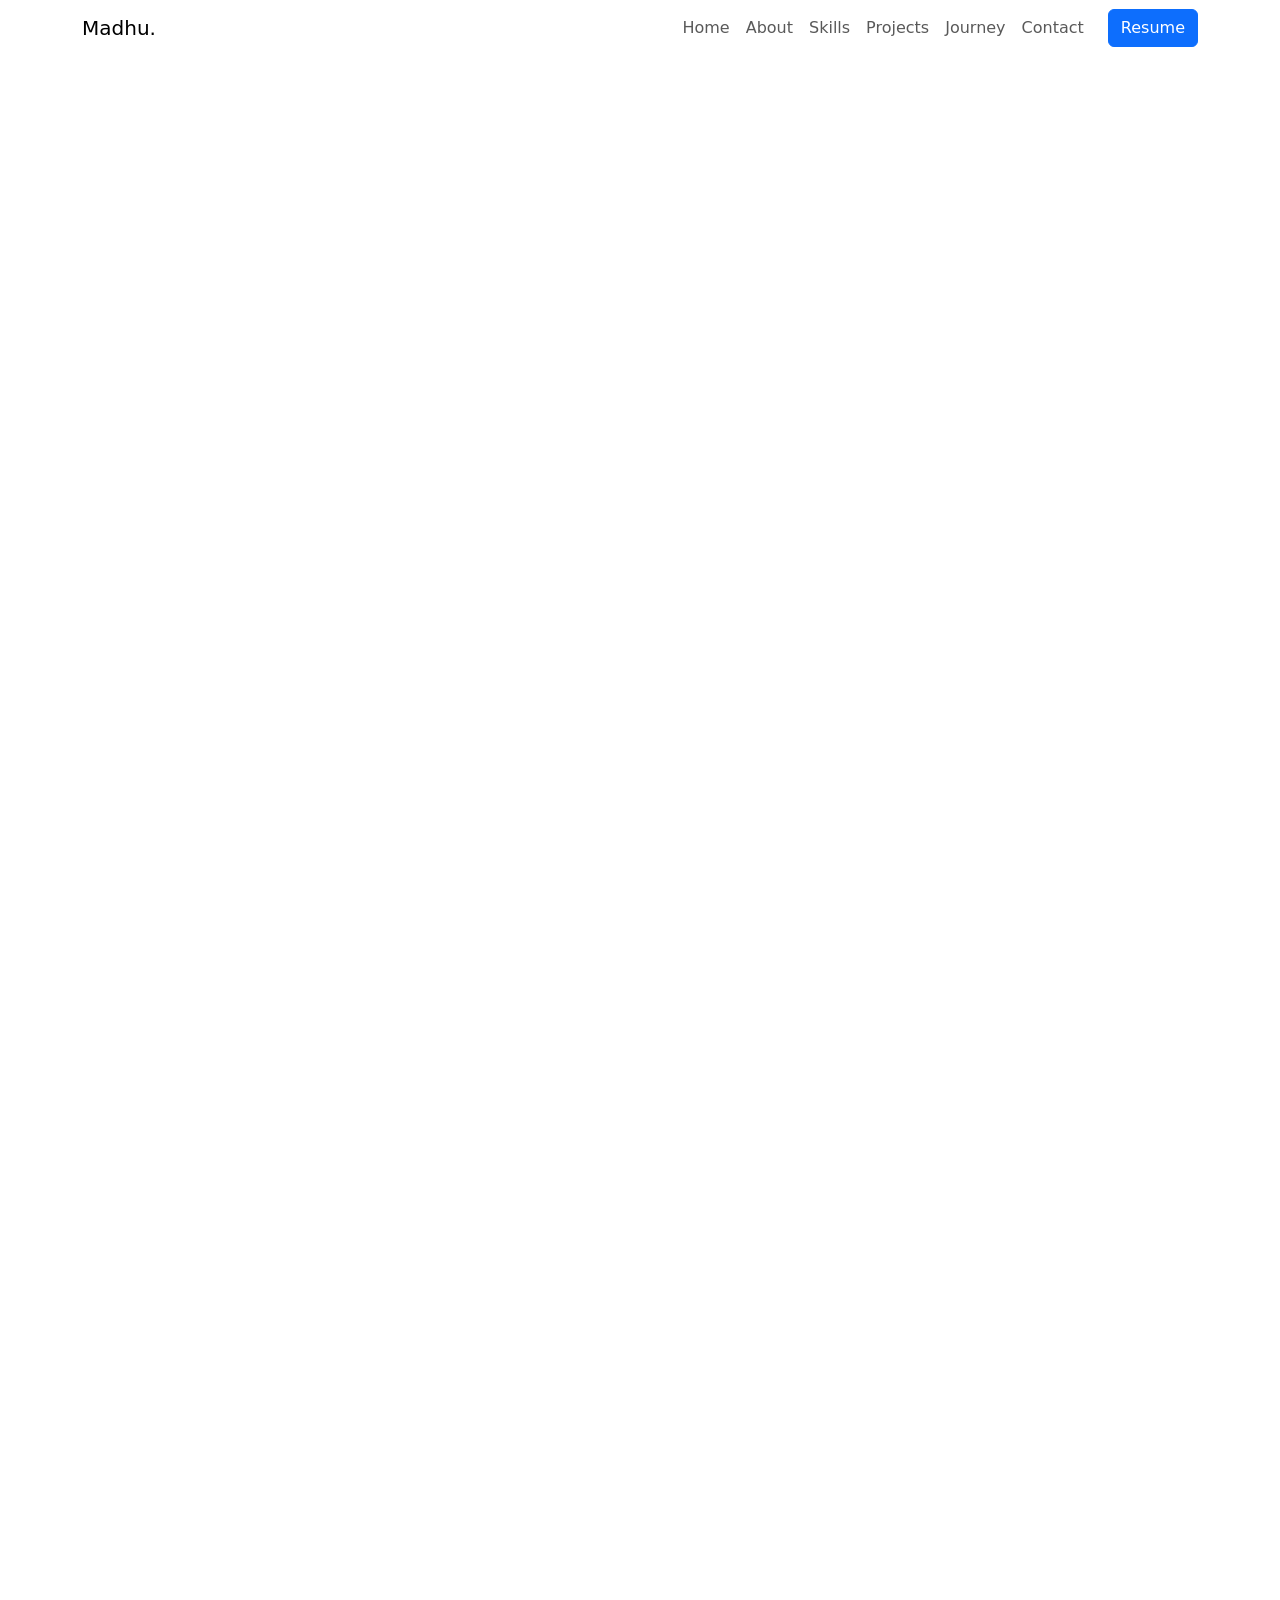
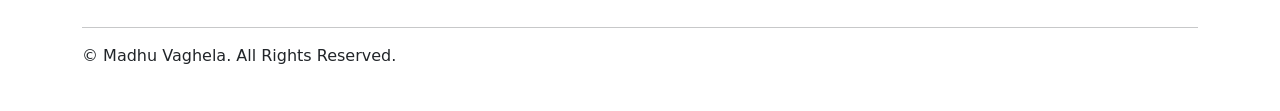
==== index-aos.html @ 92c5722c "Add files via upload" ====
<!DOCTYPE html>

<html lang="en">

<head>
        <!-- Basic Meta Tags -->
        <meta charset="utf-8" />
        <meta content="width=device-width, initial-scale=1.0" name="viewport" />
        <meta content="Madhu Vaghela - PHP Developer Portfolio" name="description" />
        <meta content="PHP Developer, PHP, MySQL, Bootstrap, Web Developer, Portfolio" name="keywords" />
        <meta content="Madhu Vaghela" name="author" />
        <!-- Website Title -->
        <title>Madhu Vaghela | PHP Developer</title>
        <!-- Favicon -->
        <link href="favicon.ico" rel="icon" type="image/x-icon" />
        <!-- Google Fonts (Poppins) -->
        <link href="https://fonts.googleapis.com" rel="preconnect" />
        <link crossorigin="" href="https://fonts.gstatic.com" rel="preconnect" />
        <link href="https://fonts.googleapis.com/css2?family=Poppins:wght@300;400;500;600;700&amp;display=swap"
                rel="stylesheet" />
        <!-- Bootstrap CSS -->
        <link href="https://cdn.jsdelivr.net/npm/bootstrap@5.3.8/dist/css/bootstrap.min.css" rel="stylesheet" />
        <!-- Bootstrap Icons -->
        <link href="https://cdn.jsdelivr.net/npm/bootstrap-icons@1.13.1/font/bootstrap-icons.min.css"
                rel="stylesheet" />
        <link href="https://cdnjs.cloudflare.com/ajax/libs/font-awesome/6.7.2/css/all.min.css" rel="stylesheet" />
        <!-- Main CSS -->
        <link href="assets/css/style.css" rel="stylesheet" />
        <!-- Responsive CSS -->
        <link href="assets/css/responsive.css" rel="stylesheet" />
        <!-- AOS CSS -->
        <link href="https://unpkg.com/aos@2.3.4/dist/aos.css" rel="stylesheet" />
</head>

<body>
        <!-- =======================
        NAVBAR START
======================== -->
        <header>
                <nav class="navbar navbar-expand-lg fixed-top">
                        <div class="container">
                                <!-- Logo -->
                                <a class="navbar-brand logo" href="#">
                                        Madhu<span>.</span>
                                </a>
                                <!-- Mobile Toggle Button -->
                                <button class="navbar-toggler shadow-none border-0" data-bs-target="#navbarMenu"
                                        data-bs-toggle="collapse" type="button">
                                        <i class="bi bi-list"></i>
                                </button>
                                <!-- Navbar Menu -->
                                <div class="collapse navbar-collapse" id="navbarMenu">
                                        <ul class="navbar-nav ms-auto align-items-lg-center">
                                                <li class="nav-item">
                                                        <a class="nav-link" href="#home">Home</a>
                                                </li>
                                                <li class="nav-item">
                                                        <a class="nav-link" href="#about">About</a>
                                                </li>
                                                <li class="nav-item">
                                                        <a class="nav-link" href="#skills">Skills</a>
                                                </li>
                                                <li class="nav-item">
                                                        <a class="nav-link" href="#projects">Projects</a>
                                                </li>
                                                <li class="nav-item">
                                                        <a class="nav-link" href="#journey">Journey</a>
                                                </li>
                                                <li class="nav-item">
                                                        <a class="nav-link" href="#contact">Contact</a>
                                                </li>
                                                <li class="nav-item ms-lg-3">
                                                        <a class="btn btn-primary resume-btn" href="#contact">

                                                                Resume

                                                        </a>
                                                </li>
                                        </ul>
                                </div>
                        </div>
                </nav>
        </header>
        <!-- =======================
        NAVBAR END
======================== -->
        <!-- =======================
        HERO START
======================== -->
        <section class="hero" id="home">
                <div class="container">
                        <div class="row align-items-center">
                                <!-- ================= LEFT CONTENT ================= -->
                                <div class="col-lg-6 order-2 order-lg-1" data-aos="fade-right" data-aos-duration="900">
                                        <p class="hero-subtitle">
                                                Hi, I'm
                                        </p>
                                        <h1 class="hero-title">
                                                MADHU <span>VAGHELA</span>
                                        </h1>
                                        <h2 class="hero-role">
                                                PHP Developer
                                        </h2>
                                        <p class="hero-description">

                                                I build responsive and dynamic web applications using
                                                PHP, MySQL, Bootstrap and modern web technologies.
                                                I enjoy creating clean, user-friendly and practical
                                                web solutions.

                                        </p>
                                        <!-- Hero Buttons -->
                                        <div class="hero-buttons d-flex flex-wrap" data-aos="fade-up"
                                                data-aos-delay="200">
                                                <a class="btn btn-primary me-3 mb-3" href="#projects">

                                                        View Projects

                                                </a>
                                                <a class="btn btn-outline-light mb-3" download=""
                                                        href="assets/resume/Madhu_Resume.pdf">

                                                        Download Resume

                                                </a>
                                        </div>
                                        <!-- Hero Stats -->
                                        <div class="hero-stats" data-aos="zoom-in" data-aos-delay="350">
                                                <div class="stat-box">
                                                        <h3>3+</h3>
                                                        <span>Projects</span>
                                                </div>
                                                <div class="stat-box">
                                                        <h3>PHP</h3>
                                                        <span>MySQL</span>
                                                </div>
                                                <div class="stat-box">
                                                        <h3>Open</h3>
                                                        <span>To Work</span>
                                                </div>
                                        </div>
                                </div>
                                <!-- ================= RIGHT CONTENT ================= -->
                                <div class="col-lg-6 order-1 order-lg-2" data-aos="fade-left" data-aos-duration="900">
                                        <div class="hero-image-wrapper">
                                                <!-- PHP -->
                                                <div class="tech-badge badge-top">
                                                        <i class="fa-brands fa-php"></i>
                                                        <span>PHP</span>
                                                </div>
                                                <!-- HTML -->
                                                <div class="tech-badge badge-left">
                                                        <i class="fa-brands fa-html5"></i>
                                                        <span>HTML5</span>
                                                </div>
                                                <!-- MYSQL -->
                                                <div class="tech-badge badge-right">
                                                        <i class="fa-solid fa-database"></i>
                                                        <span>MySQL</span>
                                                </div>
                                                <!-- CSS -->
                                                <div class="tech-badge badge-bottom-left">
                                                        <i class="fa-brands fa-css3-alt"></i>
                                                        <span>CSS3</span>
                                                </div>
                                                <!-- GIT -->
                                                <div class="tech-badge badge-right-bottom">
                                                        <i class="fa-brands fa-git-alt"></i>
                                                        <span>Git</span>
                                                </div>
                                                <!-- JAVASCRIPT -->
                                                <div class="tech-badge badge-left-middle">
                                                        <i class="fa-brands fa-js"></i>
                                                        <span>JavaScript</span>
                                                </div>
                                                <!-- PROFILE IMAGE -->
                                                <div class="hero-image">
                                                        <img alt="Madhu Vaghela" src="assets/images/profile.jpeg" />
                                                </div>
                                        </div>
                                </div>
                        </div>
                </div>
        </section>
        <!-- =======================
        HERO END
======================== -->
        <!-- =======================
        ABOUT START
======================= -->
        <section class="about py-5" id="about">
                <div class="container">
                        <div class="row align-items-center gy-5">
                                <!-- Left -->
                                <div class="col-lg-5 text-center" data-aos="fade-right">
                                        <div class="about-img">
                                                <img alt="Madhu" class="img-fluid" src="assets/images/profile.jpeg" />
                                        </div>
                                </div>
                                <!-- Right -->
                                <div class="col-lg-7" data-aos="fade-left" data-aos-delay="150">
                                        <h5 class="section-subtitle">
                                                About Me
                                        </h5>
                                        <h2 class="section-title">
                                                Passionate PHP Developer
                                        </h2>
                                        <p class="about-text">

                                                I am Madhu Vaghela, a passionate PHP Developer who enjoys
                                                building modern, responsive and user-friendly web
                                                applications. I have hands-on experience with PHP,
                                                MySQL, Bootstrap, HTML, CSS and JavaScript.

                                        </p>
                                        <p class="about-text">

                                                My goal is to continuously improve my skills, work on
                                                real-world projects and contribute to innovative software
                                                solutions while growing as a professional developer.

                                        </p>
                                        <div class="row mt-4">
                                                <div class="col-md-6 mb-3">
                                                        <div class="info-box" data-aos="zoom-in" data-aos-delay="0">
                                                                <h6>Name</h6>
                                                                <span>Madhu Vaghela</span>
                                                        </div>
                                                </div>
                                                <div class="col-md-6 mb-3">
                                                        <div class="info-box" data-aos="zoom-in" data-aos-delay="100">
                                                                <h6>Email</h6>
                                                                <span>yourmail@gmail.com</span>
                                                        </div>
                                                </div>
                                                <div class="col-md-6 mb-3">
                                                        <div class="info-box" data-aos="zoom-in" data-aos-delay="200">
                                                                <h6>Education</h6>
                                                                <span>B.Tech Computer Science and Engineering</span>
                                                        </div>
                                                </div>
                                                <div class="col-md-6 mb-3">
                                                        <div class="info-box" data-aos="zoom-in" data-aos-delay="300">
                                                                <h6>Location</h6>
                                                                <span>Gujarat, India</span>
                                                        </div>
                                                </div>
                                        </div>
                                </div>
                        </div>
                </div>
        </section>
        <!-- =======================
        ABOUT END
======================= -->
        <!-- =======================
        SKILLS START
======================= -->
        <section class="skills py-5" id="skills">
                <div class="container">
                        <div class="text-center mb-5" data-aos="fade-up">
                                <h5 class="section-subtitle">My Skills</h5>
                                <h2 class="section-title">Technologies I Work With</h2>
                        </div>
                        <div class="row g-4 justify-content-center">
                                <div class="col-6 col-md-4 col-lg-3">
                                        <div class="skill-card" data-aos="flip-left" data-aos-delay="0">
                                                <i class="fa-brands fa-php"></i>
                                                <h5>PHP</h5>
                                        </div>
                                </div>
                                <div class="col-6 col-md-4 col-lg-3">
                                        <div class="skill-card" data-aos="flip-left" data-aos-delay="100">
                                                <i class="fa-solid fa-database"></i>
                                                <h5>MySQL</h5>
                                        </div>
                                </div>
                                <div class="col-6 col-md-4 col-lg-3">
                                        <div class="skill-card" data-aos="flip-left" data-aos-delay="200">
                                                <i class="fa-brands fa-html5"></i>
                                                <h5>HTML5</h5>
                                        </div>
                                </div>
                                <div class="col-6 col-md-4 col-lg-3">
                                        <div class="skill-card" data-aos="flip-left" data-aos-delay="300">
                                                <i class="fa-brands fa-css3-alt"></i>
                                                <h5>CSS3</h5>
                                        </div>
                                </div>
                                <div class="col-6 col-md-4 col-lg-3">
                                        <div class="skill-card" data-aos="flip-left" data-aos-delay="400">
                                                <i class="fa-brands fa-bootstrap"></i>
                                                <h5>Bootstrap</h5>
                                        </div>
                                </div>
                                <div class="col-6 col-md-4 col-lg-3">
                                        <div class="skill-card" data-aos="flip-left" data-aos-delay="500">
                                                <i class="fa-brands fa-js"></i>
                                                <h5>JavaScript</h5>
                                        </div>
                                </div>
                                <div class="col-6 col-md-4 col-lg-3">
                                        <div class="skill-card" data-aos="flip-left" data-aos-delay="600">
                                                <i class="fa-brands fa-git-alt"></i>
                                                <h5>Git</h5>
                                        </div>
                                </div>
                                <div class="col-6 col-md-4 col-lg-3">
                                        <div class="skill-card" data-aos="flip-left" data-aos-delay="700">
                                                <i class="fa-brands fa-github"></i>
                                                <h5>GitHub</h5>
                                        </div>
                                </div>
                                <div class="col-6 col-md-4 col-lg-3">
                                        <div class="skill-card" data-aos="flip-left" data-aos-delay="800">
                                                <i class="fa-solid fa-code"></i>
                                                <h5>VS Code</h5>
                                        </div>
                                </div>
                        </div>
                </div>
        </section>
        <!-- =======================
        SKILLS END
======================= -->
        <!-- =======================
        PROJECTS START
======================= -->
        <section class="projects py-5" id="projects">
                <div class="container">
                        <div class="text-center mb-5" data-aos="fade-up">
                                <h5 class="section-subtitle">Featured Projects</h5>
                                <h2 class="section-title">My Recent Work</h2>
                        </div>
                        <div class="row g-4">
                                <!-- Project 1 -->
                                <div class="col-lg-4 col-md-6">
                                        <div class="project-card" data-aos="fade-up">
                                                <img alt="Forum Project" class="img-fluid project-img"
                                                        src="assets/images/1.png" />
                                                <div class="project-content">
                                                        <h4>iDiscuss Forum</h4>
                                                        <div class="tech-stack">
                                                                <span>PHP</span>
                                                                <span>MySQL</span>
                                                                <span>Bootstrap</span>
                                                        </div>
                                                        <p>

                                                                A responsive discussion forum where users can browse
                                                                categories,
                                                                create threads and participate in conversations.

                                                        </p>
                                                        <div class="project-btn">
                                                                <a class="btn btn-primary" href="#">Live Demo</a>
                                                                <a class="btn btn-outline-light" href="#">GitHub</a>
                                                        </div>
                                                </div>
                                        </div>
                                </div>
                                <!-- Project 2 -->
                                <div class="col-lg-4 col-md-6">
                                        <div class="project-card" data-aos="fade-up" data-aos-delay="150">
                                                <img alt="Student Project" class="img-fluid project-img"
                                                        src="assets/images/student-project.png" />
                                                <div class="project-content">
                                                        <h4>Student Management</h4>
                                                        <div class="tech-stack">
                                                                <span>PHP</span>
                                                                <span>MySQL</span>
                                                        </div>
                                                        <p>

                                                                CRUD based student management system with search,
                                                                validation and responsive interface.

                                                        </p>
                                                        <div class="project-btn">
                                                                <a class="btn btn-primary" href="#">Live Demo</a>
                                                                <a class="btn btn-outline-light" href="#">GitHub</a>
                                                        </div>
                                                </div>
                                        </div>
                                </div>
                                <!-- Project 3 -->
                                <div class="col-lg-4 col-md-6 mx-auto">
                                        <div class="project-card" data-aos="fade-up" data-aos-delay="300">
                                                <img alt="Portfolio" class="img-fluid project-img"
                                                        src="assets/images/portfolio-project.png" />
                                                <div class="project-content">
                                                        <h4>Portfolio Website</h4>
                                                        <div class="tech-stack">
                                                                <span>HTML</span>
                                                                <span>CSS</span>
                                                                <span>Bootstrap</span>
                                                        </div>
                                                        <p>

                                                                Personal developer portfolio showcasing projects,
                                                                skills and contact information.

                                                        </p>
                                                        <div class="project-btn">
                                                                <a class="btn btn-primary"
                                                                        href="https://student-dashboard-one-psi.vercel.app/">Live
                                                                        Demo</a>
                                                                <a class="btn btn-outline-light" href="#">GitHub</a>
                                                        </div>
                                                </div>
                                        </div>
                                </div>
                        </div>
                </div>
        </section>
        <!-- =======================
        PROJECTS END
======================= -->
        <!-- =======================
        JOURNEY START
======================= -->
        <section class="journey py-5" id="journey">
                <div class="container">
                        <div class="text-center mb-5" data-aos="fade-up">
                                <h5 class="section-subtitle">My Journey</h5>
                                <h2 class="section-title">Education &amp; Learning Path</h2>
                        </div>
                        <div class="timeline">
                                <!-- Item 1 -->
                                <div class="timeline-item" data-aos="fade-right">
                                        <div class="timeline-dot"></div>
                                        <div class="timeline-content">
                                                <span class="year">2021 - 2025</span>
                                                <h4>B.Tech Computer Science &amp; Engineering</h4>
                                                <p>
                                                        Pursuing Bachelor's degree in Computer Science and Engineering
                                                        while building a strong
                                                        foundation in software development.
                                                </p>
                                        </div>
                                </div>
                                <!-- Item 2 -->
                                <div class="timeline-item" data-aos="fade-right" data-aos-delay="150">
                                        <div class="timeline-dot"></div>
                                        <div class="timeline-content">
                                                <span class="year">2025</span>
                                                <h4>PHP &amp; MySQL Development</h4>
                                                <p>
                                                        Learned PHP, MySQL, Bootstrap, HTML, CSS and JavaScript by
                                                        building practical web
                                                        applications.
                                                </p>
                                        </div>
                                </div>
                                <!-- Item 3 -->
                                <div class="timeline-item" data-aos="fade-right" data-aos-delay="300">
                                        <div class="timeline-dot"></div>
                                        <div class="timeline-content">
                                                <span class="year">2026</span>
                                                <h4>Real World Projects</h4>
                                                <p>
                                                        Developed Portfolio Website, iDiscuss Forum and Student
                                                        Management System using PHP and
                                                        MySQL.
                                                </p>
                                        </div>
                                </div>
                                <!-- Item 4 -->
                                <div class="timeline-item" data-aos="fade-right" data-aos-delay="450">
                                        <div class="timeline-dot"></div>
                                        <div class="timeline-content">
                                                <span class="year">Present</span>
                                                <h4>Open To Work</h4>
                                                <p>
                                                        Looking for entry-level opportunities to contribute, learn and
                                                        grow as a PHP Developer.
                                                </p>
                                        </div>
                                </div>
                        </div>
                </div>
        </section>
        <!-- =======================
        JOURNEY END
======================= -->
        <!-- =======================
        CONTACT START
======================= -->
        <section class="contact py-5" id="contact">
                <div class="container">
                        <div class="text-center mb-5" data-aos="fade-up">
                                <h5 class="section-subtitle">Contact</h5>
                                <h2 class="section-title">Get In Touch</h2>
                                <p class="section-description">
                                        Feel free to contact me for internships, freelance work or
                                        junior PHP developer opportunities.
                                </p>
                        </div>
                        <div class="row g-5 align-items-center">
                                <!-- Left -->
                                <div class="col-lg-5" data-aos="fade-right">
                                        <div class="contact-info">
                                                <div class="contact-item">
                                                        <i class="fa-solid fa-envelope"></i>
                                                        <div>
                                                                <h5>Email</h5>
                                                                <p>yourmail@gmail.com</p>
                                                        </div>
                                                </div>
                                                <div class="contact-item">
                                                        <i class="fa-solid fa-phone"></i>
                                                        <div>
                                                                <h5>Phone</h5>
                                                                <p>+91 XXXXX XXXXX</p>
                                                        </div>
                                                </div>
                                                <div class="contact-item">
                                                        <i class="fa-solid fa-location-dot"></i>
                                                        <div>
                                                                <h5>Location</h5>
                                                                <p>Gujarat, India</p>
                                                        </div>
                                                </div>
                                                <div class="social-links mt-4">
                                                        <a href="https://github.com/YourUsername" target="_blank">
                                                                <i class="fa-brands fa-github"></i>
                                                        </a>
                                                        <a href="https://linkedin.com/in/YourUsername" target="_blank">
                                                                <i class="fa-brands fa-linkedin"></i>
                                                        </a>
                                                </div>
                                        </div>
                                </div>
                                <!-- Right -->
                                <div class="col-lg-7" data-aos="fade-left">
                                        <form>
                                                <div class="row">
                                                        <div class="col-md-6 mb-3">
                                                                <input class="form-control" placeholder="Your Name"
                                                                        type="text" />
                                                        </div>
                                                        <div class="col-md-6 mb-3">
                                                                <input class="form-control" placeholder="Your Email"
                                                                        type="email" />
                                                        </div>
                                                </div>
                                                <div class="mb-3">
                                                        <input class="form-control" placeholder="Subject" type="text" />
                                                </div>
                                                <div class="mb-3">
                                                        <textarea class="form-control" placeholder="Message"
                                                                rows="6"></textarea>
                                                </div>
                                                <button class="btn btn-primary">

                                                        Send Message

                                                </button>
                                        </form>
                                </div>
                        </div>
                </div>
        </section>
        <!-- =======================
        CONTACT END
======================= -->
        <!-- =======================
        FOOTER START
======================= -->
        <footer class="footer">
                <div class="container">
                        <div class="row gy-4">
                                <!-- Left -->
                                <div class="col-lg-4" data-aos="fade-up">
                                        <h2 class="footer-logo">
                                                Madhu<span>.</span>
                                        </h2>
                                        <p class="footer-text">
                                                PHP Developer passionate about building responsive,
                                                user-friendly and modern web applications.
                                        </p>
                                </div>
                                <!-- Quick Links -->
                                <div class="col-lg-4" data-aos="fade-up" data-aos-delay="150">
                                        <h4 class="footer-title">
                                                Quick Links
                                        </h4>
                                        <ul class="footer-links">
                                                <li><a href="#home">Home</a></li>
                                                <li><a href="#about">About</a></li>
                                                <li><a href="#skills">Skills</a></li>
                                                <li><a href="#projects">Projects</a></li>
                                                <li><a href="#contact">Contact</a></li>
                                        </ul>
                                </div>
                                <!-- Contact -->
                                <div class="col-lg-4" data-aos="fade-up" data-aos-delay="300">
                                        <h4 class="footer-title">
                                                Connect
                                        </h4>
                                        <div class="footer-social">
                                                <a href="https://github.com/YourUsername" target="_blank">
                                                        <i class="fa-brands fa-github"></i>
                                                </a>
                                                <a href="https://linkedin.com/in/YourUsername" target="_blank">
                                                        <i class="fa-brands fa-linkedin"></i>
                                                </a>
                                                <a href="mailto:youremail@gmail.com">
                                                        <i class="fa-solid fa-envelope"></i>
                                                </a>
                                        </div>
                                </div>
                        </div>
                        <hr class="footer-line" />
                        <p class="footer-copy">
                                © <span id="year"></span> Madhu Vaghela. All Rights Reserved.
                        </p>
                </div>
        </footer>
        <!-- =======================
        FOOTER END
======================= -->
        <!-- Bootstrap JS -->
        <script src="https://cdn.jsdelivr.net/npm/bootstrap@5.3.8/dist/js/bootstrap.bundle.min.js"></script>
        <!-- AOS JavaScript -->
        <script src="https://unpkg.com/aos@2.3.4/dist/aos.js"></script>
        <!-- Custom JavaScript -->
        <script src="assets/js/script.js"></script>
</body>

</html>
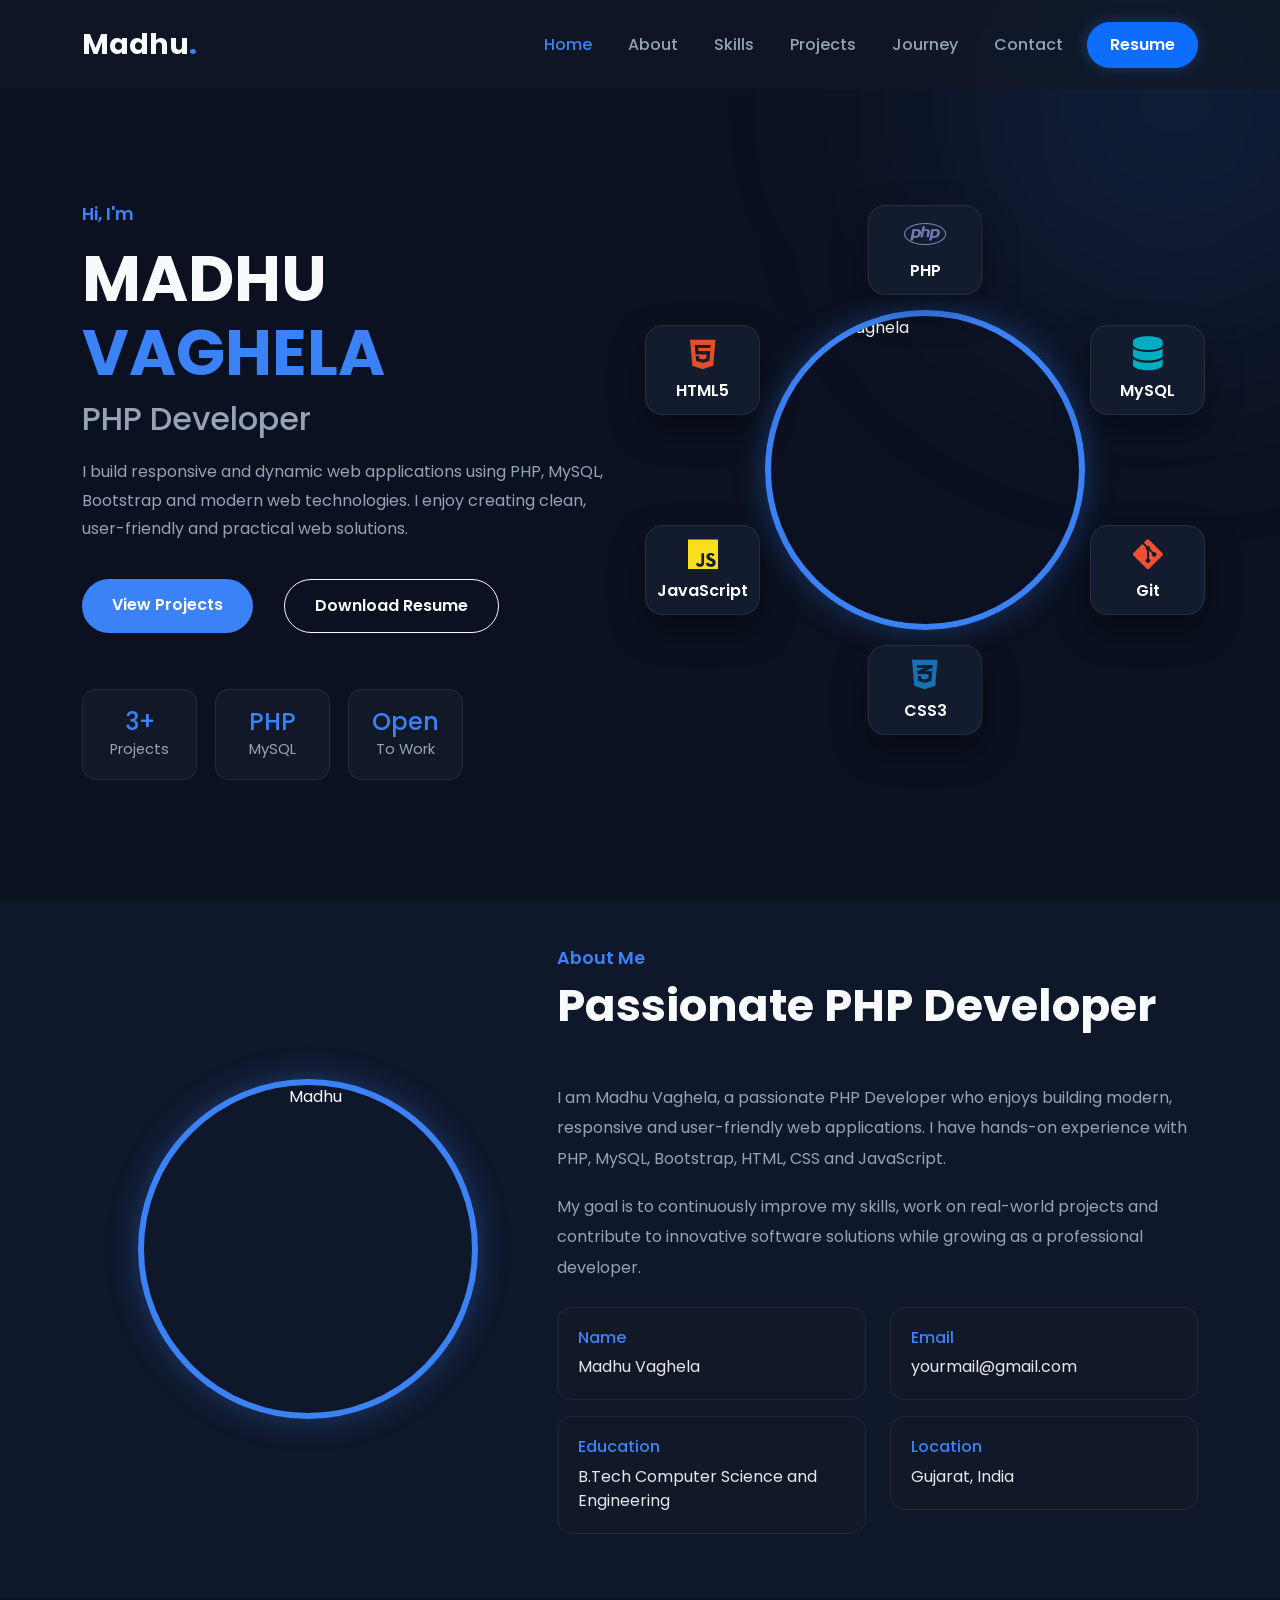
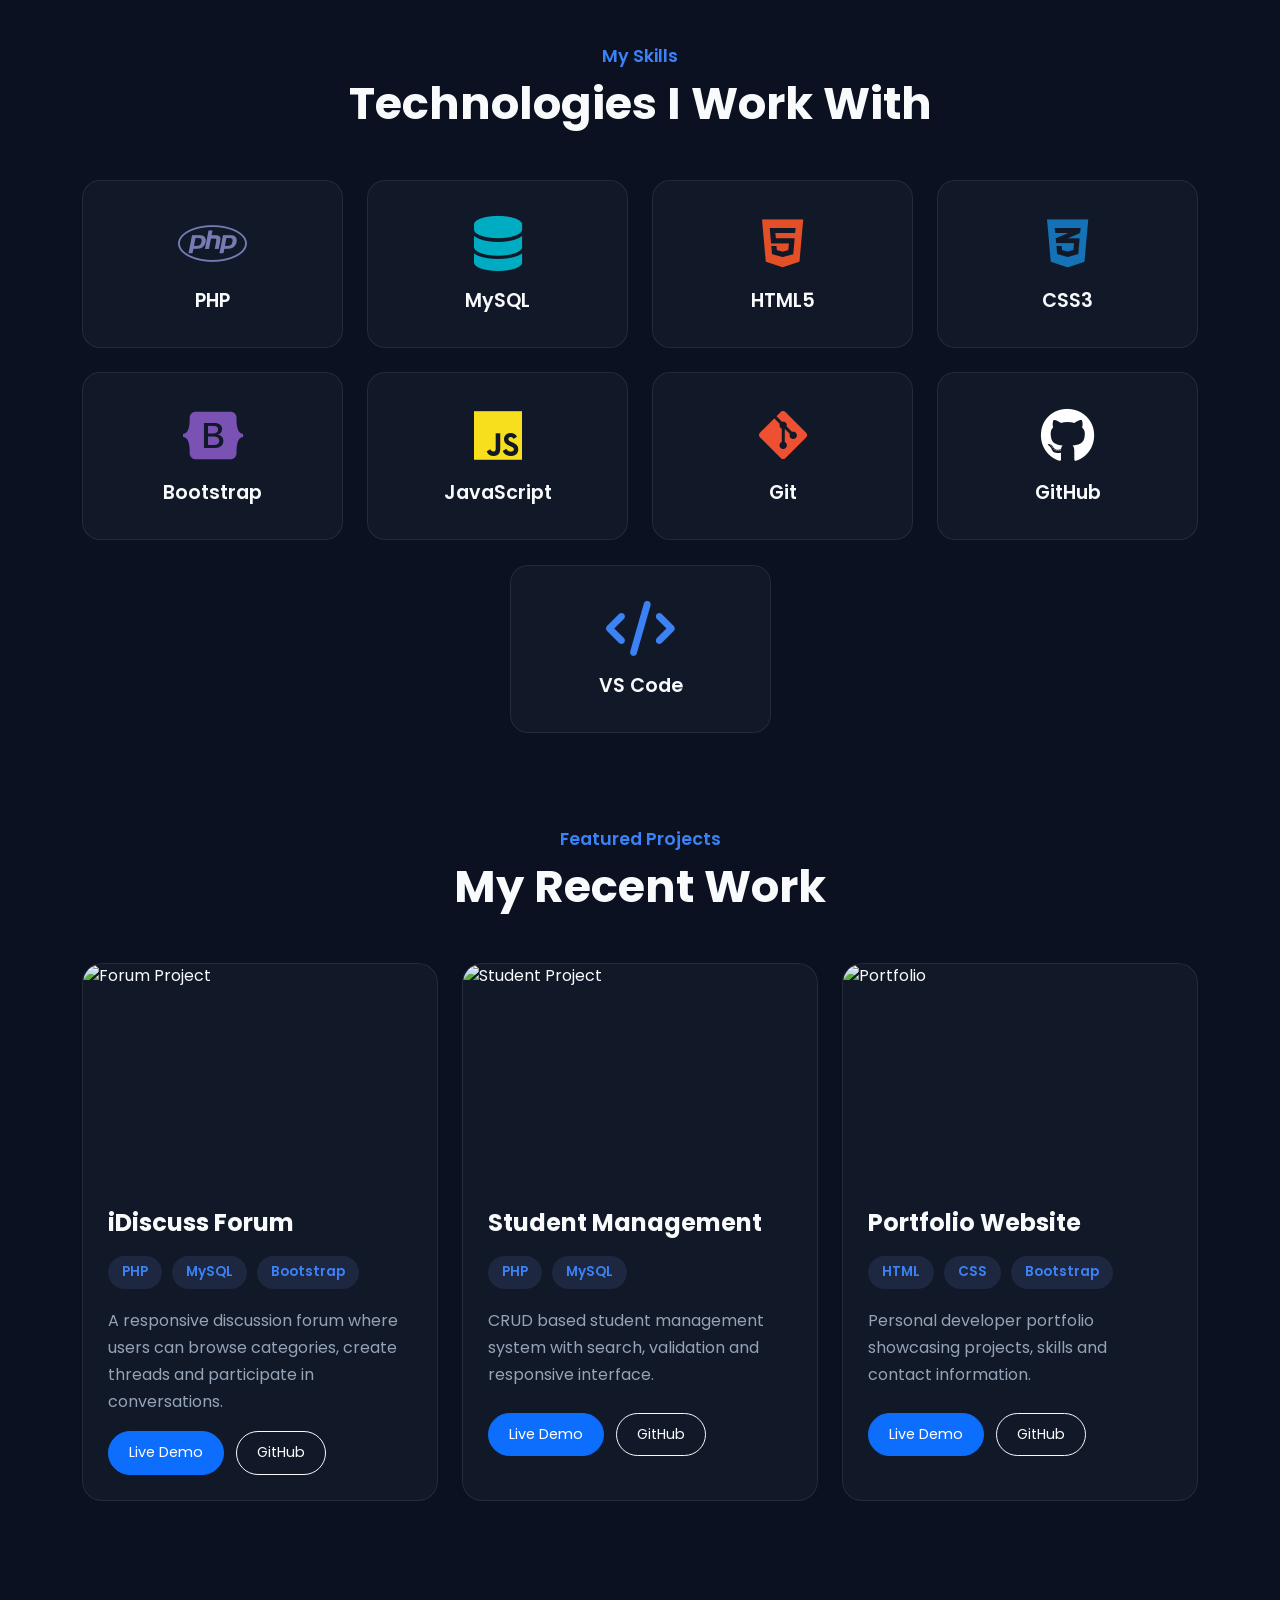
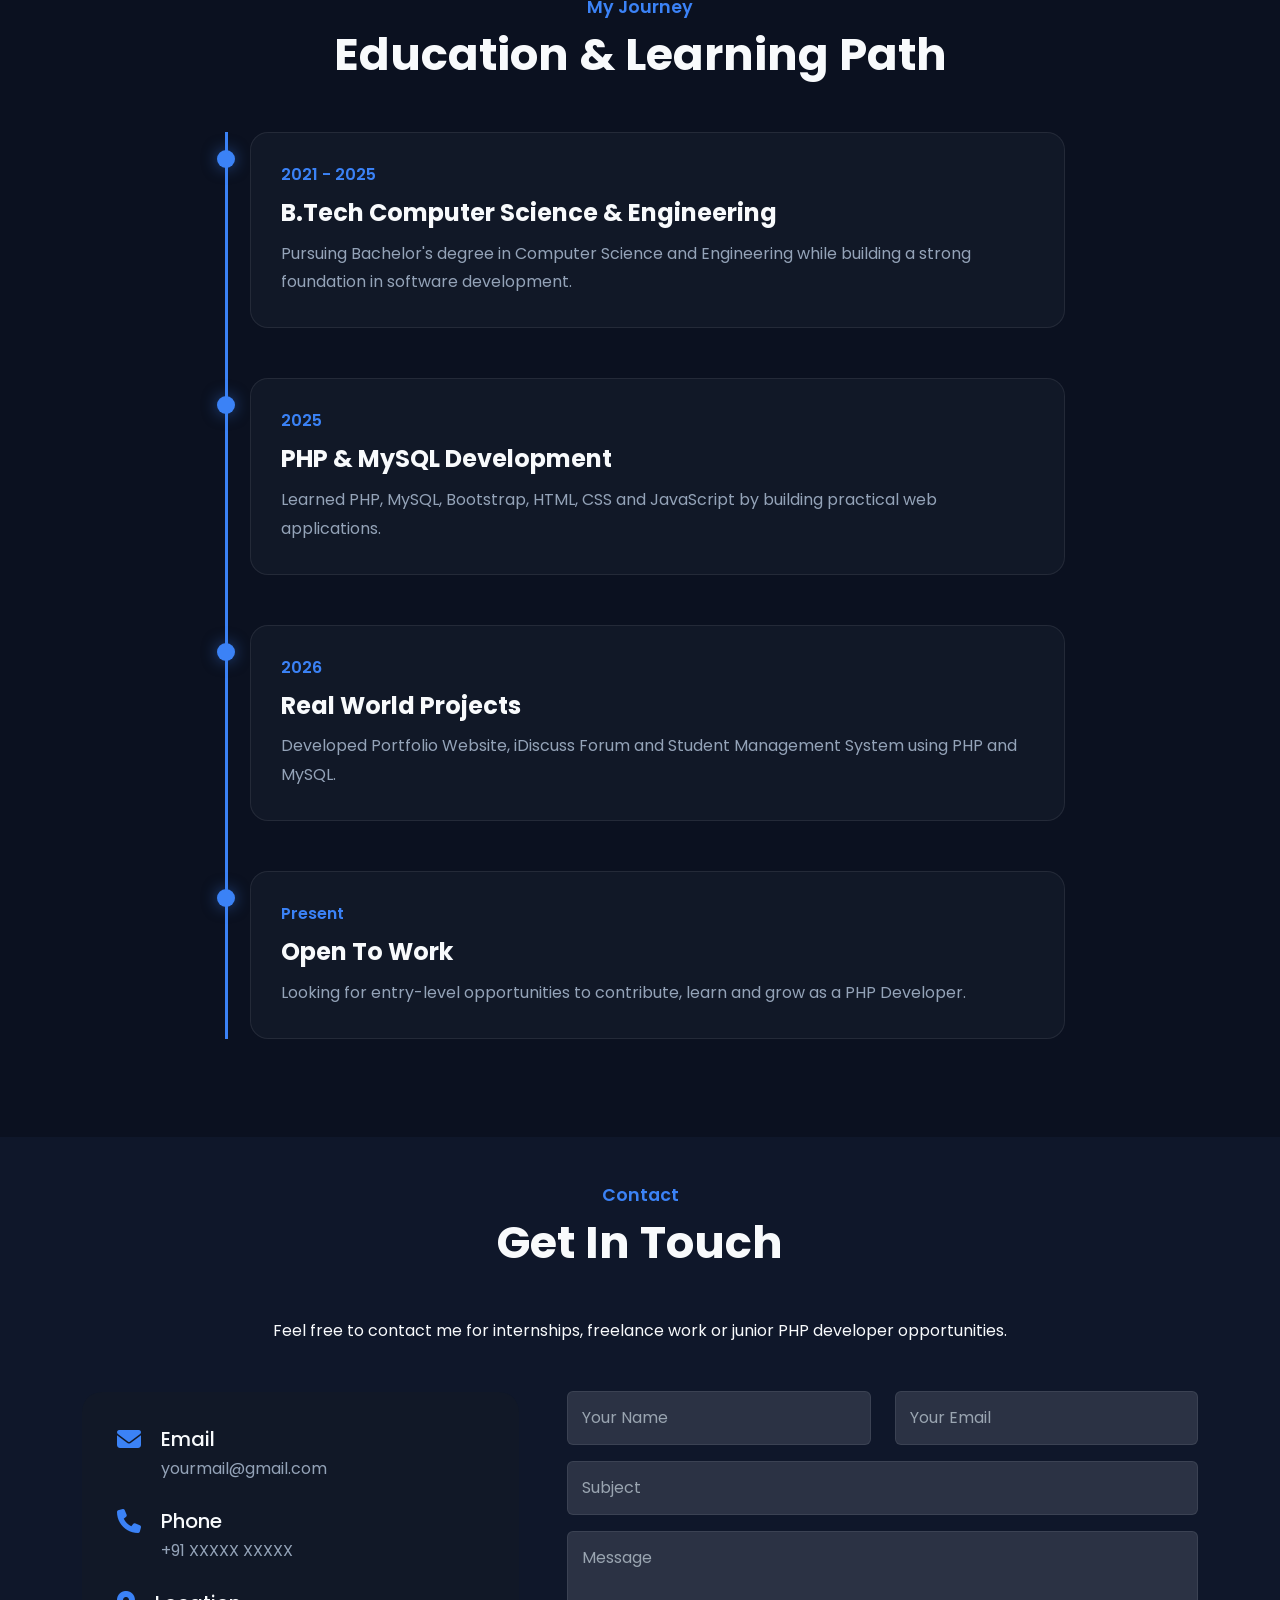
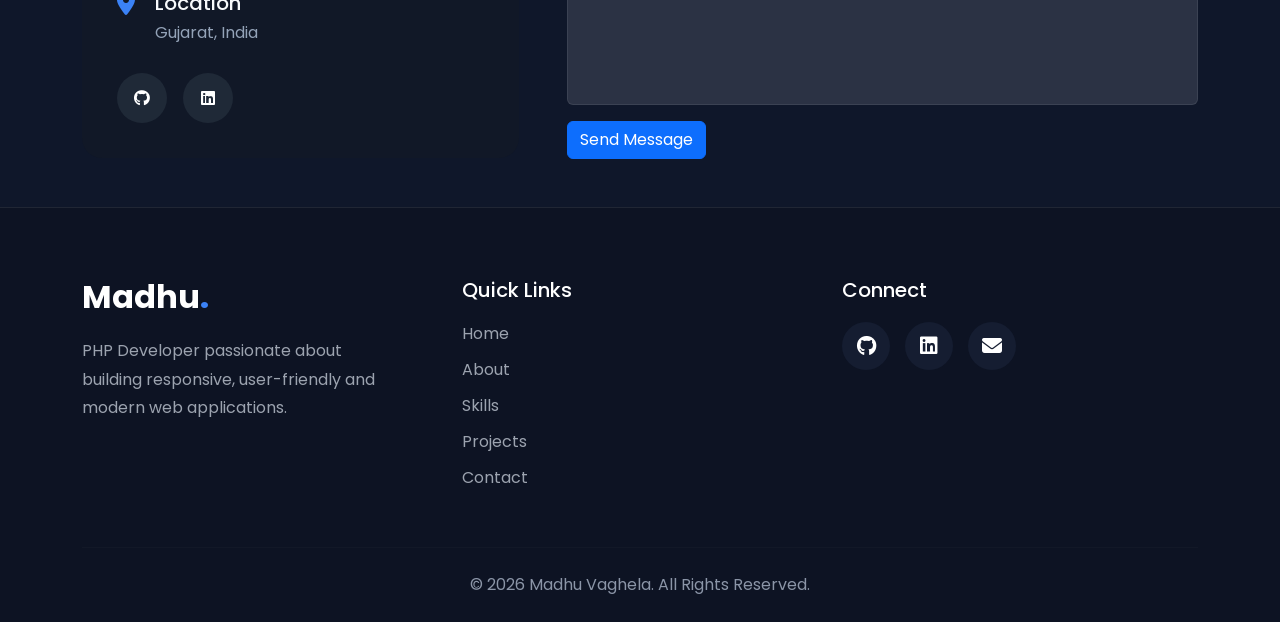
==== commit d3b899e1: "Update index-aos.html" ====
--- a/index-aos.html
+++ b/index-aos.html
@@ -25,9 +25,9 @@
                 rel="stylesheet" />
         <link href="https://cdnjs.cloudflare.com/ajax/libs/font-awesome/6.7.2/css/all.min.css" rel="stylesheet" />
         <!-- Main CSS -->
-        <link href="assets/css/style.css" rel="stylesheet" />
+        <link href="style.css" rel="stylesheet" />
         <!-- Responsive CSS -->
-        <link href="assets/css/responsive.css" rel="stylesheet" />
+        <link href="responsive.css" rel="stylesheet" />
         <!-- AOS CSS -->
         <link href="https://unpkg.com/aos@2.3.4/dist/aos.css" rel="stylesheet" />
 </head>
@@ -625,7 +625,7 @@
         <!-- AOS JavaScript -->
         <script src="https://unpkg.com/aos@2.3.4/dist/aos.js"></script>
         <!-- Custom JavaScript -->
-        <script src="assets/js/script.js"></script>
+        <script src="script.js"></script>
 </body>
 
-</html>+</html>
--- a/style.css
+++ b/style.css
@@ -0,0 +1,1290 @@
+/* ==========================================
+   GOOGLE FONT
+========================================== */
+@import url('https://fonts.googleapis.com/css2?family=Poppins:wght@300;400;500;600;700;800&display=swap');
+
+/* ==========================================
+   CSS VARIABLES
+========================================== */
+:root {
+
+    --bg-color: #0B1120;
+    --card-color: #111827;
+    --primary-color: #3B82F6;
+    --primary-hover: #2563EB;
+    --text-color: #F8FAFC;
+    --gray-color: #94A3B8;
+
+}
+
+/* ==========================================
+   CSS RESET
+========================================== */
+
+* {
+    margin: 0;
+    padding: 0;
+    box-sizing: border-box;
+}
+
+/* ==========================================
+   GLOBAL STYLE
+========================================== */
+
+html {
+    scroll-behavior: smooth;
+    scroll-padding-top: 90px;
+}
+
+body {
+
+    font-family: 'Poppins', sans-serif;
+    background-color: var(--bg-color);
+    color: var(--text-color);
+    overflow-x: hidden;
+    -webkit-overflow-scrolling: touch;
+
+}
+
+img {
+
+    max-width: 100%;
+    display: block;
+
+}
+
+a {
+
+    text-decoration: none;
+
+}
+
+ul {
+
+    list-style: none;
+
+}
+
+/* ==========================================
+   NAVBAR
+========================================== */
+
+.navbar {
+
+    background: rgba(17, 24, 39, 0.75);
+    -webkit-backdrop-filter: blur(12px);
+    backdrop-filter: blur(12px);
+
+    padding: 18px 0;
+
+    transition: 0.3s ease;
+
+}
+
+
+.logo {
+
+    font-size: 1.8rem;
+    font-weight: 700;
+    color: var(--text-color) !important;
+
+}
+
+.logo span {
+
+    color: var(--primary-color);
+
+}
+
+.nav-link {
+
+    color: var(--gray-color) !important;
+    font-weight: 500;
+    margin-left: 20px;
+    transition: .3s;
+
+}
+
+.nav-link:hover {
+
+    color: var(--primary-color) !important;
+
+}
+
+.nav-link.active {
+
+    color: var(--primary-color) !important;
+
+}
+
+.resume-btn {
+
+    padding: 10px 22px;
+    border-radius: 8px;
+    font-weight: 600;
+    transition: .3s;
+
+}
+
+.resume-btn:hover {
+
+    background: var(--primary-hover);
+    transform: translateY(-2px);
+
+}
+
+.navbar-toggler {
+
+    color: var(--text-color);
+
+}
+
+.navbar-toggler i {
+
+    font-size: 2rem;
+
+}
+
+/* ==========================================
+   NAVBAR POLISH
+========================================== */
+
+/* Navbar Shadow on Scroll */
+.navbar.scrolled {
+
+    background: rgba(11, 17, 32, .95);
+
+    box-shadow: 0 10px 30px rgba(0, 0, 0, .30);
+
+}
+
+/* Logo Hover */
+
+.logo {
+
+    transition: .3s;
+
+}
+
+.logo:hover {
+
+    color: var(--primary-color) !important;
+
+}
+
+/* Resume Button */
+
+.resume-btn {
+
+    border-radius: 50px;
+
+    box-shadow: 0 0 15px rgba(59, 130, 246, .30);
+
+}
+
+.resume-btn:hover {
+
+    box-shadow: 0 0 25px rgba(59, 130, 246, .55);
+
+}
+
+/* Mobile Menu */
+
+@media (max-width:991px) {
+
+    .navbar-collapse {
+
+        margin-top: 20px;
+
+        background: var(--card-color);
+
+        padding: 20px;
+
+        border-radius: 15px;
+
+    }
+
+    .nav-link {
+
+        margin: 10px 0;
+
+    }
+
+    .resume-btn {
+
+        width: 100%;
+
+        margin-top: 15px;
+
+    }
+
+}
+
+/*======================================================
+                    HERO SECTION START
+======================================================*/
+
+section {
+    scroll-margin-top: 100px;
+}
+
+.hero {
+
+    min-height: 100vh;
+
+    display: flex;
+    align-items: center;
+
+    padding: 120px 0 80px;
+
+    position: relative;
+
+    overflow: hidden;
+
+}
+
+.hero::before {
+
+    content: "";
+
+    position: absolute;
+
+    width: 450px;
+    height: 450px;
+
+    right: -120px;
+    top: -120px;
+
+    border-radius: 50%;
+
+    background: rgba(59, 130, 246, .12);
+
+    filter: blur(120px);
+
+    z-index: -1;
+
+}
+
+
+/*======================================================
+                    LEFT CONTENT
+======================================================*/
+
+
+.hero-subtitle {
+
+    color: var(--primary-color);
+
+    font-size: 1.1rem;
+
+    font-weight: 600;
+
+    margin-bottom: 15px;
+
+    margin-top: 41px;
+
+}
+
+.hero-title {
+
+    font-size: 4rem;
+
+    font-weight: 700;
+
+    line-height: 1.15;
+
+    margin-bottom: 10px;
+
+}
+
+.hero-title span {
+
+    color: var(--primary-color);
+
+}
+
+.hero-role {
+
+    font-size: 2rem;
+
+    color: var(--gray-color);
+
+    margin-bottom: 20px;
+
+}
+
+.hero-description {
+
+    max-width: 550px;
+
+    color: var(--gray-color);
+
+    line-height: 1.8;
+
+    margin-bottom: 35px;
+
+}
+
+
+/*======================================================
+                    BUTTONS
+======================================================*/
+
+.hero-buttons {
+
+    display: flex;
+
+    flex-wrap: wrap;
+
+    gap: 15px;
+
+    margin-bottom: 40px;
+
+}
+
+.hero-buttons .btn {
+
+    padding: 14px 30px;
+
+    border-radius: 50px;
+
+    font-weight: 600;
+
+}
+
+.hero-buttons .btn-primary {
+
+    border: none;
+
+    background: var(--primary-color);
+
+}
+
+.hero-buttons .btn-primary:hover {
+
+    background: var(--primary-hover);
+
+}
+
+.hero-buttons .btn-outline-light:hover {
+
+    color: #000;
+
+}
+
+
+/*======================================================
+                    STATS
+======================================================*/
+
+.hero-stats {
+
+    display: flex;
+
+    gap: 18px;
+
+    flex-wrap: wrap;
+
+}
+
+.stat-box {
+
+    min-width: 115px;
+
+    padding: 18px 22px;
+
+    text-align: center;
+
+    border-radius: 14px;
+
+    background: var(--card-color);
+
+    border: 1px solid rgba(255, 255, 255, .08);
+
+}
+
+.stat-box h3 {
+
+    margin: 0;
+
+    font-size: 1.5rem;
+
+    color: var(--primary-color);
+
+}
+
+.stat-box span {
+
+    color: var(--gray-color);
+
+    font-size: .92rem;
+
+}
+
+
+/*======================================================
+                HERO IMAGE WRAPPER
+======================================================*/
+
+
+.hero-image-wrapper {
+    width: 500px;
+    height: 500px;
+    position: relative;
+
+    margin: 0 auto;
+
+    display: flex;
+    justify-content: center;
+    align-items: center;
+}
+
+
+
+/*======================================================
+                    PROFILE IMAGE
+======================================================*/
+
+.hero-image {
+
+    position: absolute;
+
+    width: 320px;
+    height: 320px;
+
+    border-radius: 50%;
+    overflow: hidden;
+
+    border: 6px solid #3B82F6;
+
+    box-shadow:
+        0 0 30px rgba(59, 130, 246, .35);
+
+    left: 50%;
+    top: 50%;
+    transform: translate(-50%, -50%);
+}
+
+.hero-image img {
+
+    width: 100%;
+
+    height: 100%;
+
+    object-fit: cover;
+
+}
+
+/*======================================================
+                TECHNOLOGY BADGES
+======================================================*/
+
+.tech-badge {
+
+    position: absolute;
+
+    width: 115px;
+    height: 90px;
+
+
+    background: #131c2f;
+
+    border: 1px solid rgba(255, 255, 255, .08);
+
+    border-radius: 18px;
+
+    display: flex;
+    flex-direction: column;
+    justify-content: center;
+    align-items: center;
+
+    gap: 8px;
+
+    color: #fff;
+
+    font-size: 16px;
+    font-weight: 600;
+
+    box-shadow: 0 15px 35px rgba(0, 0, 0, .35);
+
+    transition: .35s ease;
+
+    z-index: 30;
+
+}
+
+.tech-badge:hover {
+
+    transform: translateY(-8px);
+
+    box-shadow: 0 20px 40px rgba(59, 130, 246, .30);
+
+}
+
+.tech-badge i {
+
+    font-size: 34px;
+
+}
+
+
+/*======================================================
+                    ICON COLORS
+======================================================*/
+
+.fa-php {
+    color: #777BB4;
+}
+
+.fa-html5 {
+    color: #E44D26;
+}
+
+.fa-css3-alt {
+    color: #1572B6;
+}
+
+.fa-js {
+    color: #F7DF1E;
+}
+
+.fa-bootstrap {
+    color: #7952B3;
+}
+
+.fa-git-alt {
+    color: #F05032;
+}
+
+.fa-database {
+    color: #00758F;
+}
+
+
+/*======================================================
+                BADGE POSITIONS
+======================================================*/
+
+/* PHP */
+.badge-top {
+    top: -15px;
+    left: 50%;
+    transform: translateX(-50%);
+}
+
+/* HTML */
+.badge-left {
+    top: 105px;
+    left: -30px;
+}
+
+/* JavaScript */
+.badge-left-middle {
+    bottom: 105px;
+    left: -30px;
+}
+
+/* MySQL */
+.badge-right {
+    top: 105px;
+    right: -30px;
+}
+
+/* Git */
+.badge-right-bottom {
+    bottom: 105px;
+    right: -30px;
+}
+
+/* CSS */
+.badge-bottom-left {
+    bottom: -15px;
+    left: 50%;
+    transform: translateX(-50%);
+}
+
+
+/*======================================================
+                    HERO END
+======================================================*/
+
+/* ==========================
+        ABOUT
+========================== */
+
+.about {
+
+    padding: 120px 0;
+    background: #0f172a;
+
+}
+
+.section-subtitle {
+
+    color: #3B82F6;
+    font-weight: 600;
+    margin-bottom: 10px;
+
+}
+
+.section-title {
+
+    font-size: 2.6rem;
+    font-weight: 700;
+    margin-bottom: 20px;
+
+}
+
+.about-text {
+
+    color: #94A3B8;
+    line-height: 1.9;
+    margin-bottom: 18px;
+
+}
+
+.about-img {
+
+    width: 340px;
+    height: 340px;
+
+    margin: auto;
+
+    border-radius: 50%;
+
+    overflow: hidden;
+
+    border: 6px solid #3B82F6;
+
+    box-shadow:
+        0 0 30px rgba(59, 130, 246, .35);
+
+}
+
+.about-img img {
+
+    width: 100%;
+    height: 100%;
+    object-fit: cover;
+
+}
+
+.info-box {
+
+    background: #111827;
+
+    padding: 20px;
+
+    border-radius: 15px;
+
+    border: 1px solid rgba(255, 255, 255, .07);
+
+    transition: .35s;
+
+}
+
+.info-box:hover {
+
+    transform: translateY(-8px);
+
+    border-color: #3B82F6;
+
+}
+
+.info-box h6 {
+
+    color: #3B82F6;
+
+    margin-bottom: 8px;
+
+}
+
+.info-box span {
+
+    color: #E5E7EB;
+
+}
+
+/* ==========================================
+            SKILLS SECTION
+========================================== */
+
+.skills {
+    padding: 100px 0;
+    background: var(--bg-color);
+}
+
+.section-subtitle {
+    color: var(--primary-color);
+    font-size: 1.1rem;
+    font-weight: 600;
+    margin-bottom: 10px;
+}
+
+.section-title {
+    font-size: 2.8rem;
+    font-weight: 700;
+    margin-bottom: 50px;
+}
+
+.skill-card {
+
+    background: var(--card-color);
+
+    border: 1px solid rgba(255, 255, 255, .08);
+
+    border-radius: 18px;
+
+    padding: 35px 20px;
+
+    text-align: center;
+
+    transition: .35s ease;
+
+    cursor: pointer;
+
+    height: 100%;
+}
+
+.skill-card:hover {
+
+    transform: translateY(-10px);
+
+    border-color: var(--primary-color);
+
+    box-shadow: 0 15px 35px rgba(59, 130, 246, .25);
+
+}
+
+.skill-card i {
+
+    font-size: 55px;
+
+    margin-bottom: 18px;
+
+    transition: .3s;
+
+}
+
+.skill-card:hover i {
+
+    transform: scale(1.15);
+
+}
+
+.skill-card h5 {
+
+    margin: 0;
+
+    font-size: 1.2rem;
+
+    font-weight: 600;
+
+}
+
+/* Brand Colors */
+
+.fa-php {
+    color: #777BB4;
+}
+
+.fa-html5 {
+    color: #E34F26;
+}
+
+.fa-css3-alt {
+    color: #1572B6;
+}
+
+.fa-bootstrap {
+    color: #7952B3;
+}
+
+.fa-js {
+    color: #F7DF1E;
+}
+
+.fa-git-alt {
+    color: #F05032;
+}
+
+.fa-github {
+    color: #ffffff;
+}
+
+.fa-database {
+    color: #00ACC1;
+}
+
+.fa-code {
+    color: #3B82F6;
+}
+
+/* ==========================================
+            PROJECTS
+========================================== */
+
+.projects {
+
+    padding: 100px 0;
+
+    background: var(--bg-color);
+
+}
+
+.project-card {
+
+    background: var(--card-color);
+
+    border-radius: 20px;
+
+    overflow: hidden;
+
+    border: 1px solid rgba(255, 255, 255, .08);
+
+    transition: .35s;
+
+    height: 100%;
+
+}
+
+.project-card:hover {
+
+    transform: translateY(-10px);
+
+    box-shadow: 0 20px 45px rgba(59, 130, 246, .22);
+
+    border-color: var(--primary-color);
+
+}
+
+.project-img {
+
+    width: 100%;
+
+    height: 220px;
+
+    object-fit: cover;
+
+}
+
+.project-content {
+
+    padding: 25px;
+
+}
+
+.project-content h4 {
+
+    font-weight: 700;
+
+    margin-bottom: 18px;
+
+}
+
+.tech-stack {
+
+    display: flex;
+
+    gap: 10px;
+
+    flex-wrap: wrap;
+
+    margin-bottom: 18px;
+
+}
+
+.tech-stack span {
+
+    background: #1d2740;
+
+    color: var(--primary-color);
+
+    padding: 6px 14px;
+
+    border-radius: 50px;
+
+    font-size: .85rem;
+
+    font-weight: 600;
+
+}
+
+.project-content p {
+
+    color: var(--gray-color);
+
+    line-height: 1.7;
+
+    min-height: 90px;
+
+}
+
+.project-btn {
+
+    display: flex;
+
+    gap: 12px;
+
+}
+
+.project-btn .btn {
+
+    border-radius: 50px;
+
+    font-size: .9rem;
+
+    padding: 10px 20px;
+
+}
+
+/* ==========================================
+            JOURNEY
+========================================== */
+
+.journey {
+
+    padding: 100px 0;
+
+    background: var(--bg-color);
+
+}
+
+.timeline {
+
+    position: relative;
+
+    max-width: 850px;
+
+    margin: auto;
+
+    padding-left: 35px;
+
+}
+
+.timeline::before {
+
+    content: "";
+
+    position: absolute;
+
+    left: 10px;
+
+    top: 0;
+
+    width: 3px;
+
+    height: 100%;
+
+    background: var(--primary-color);
+
+}
+
+.timeline-item {
+
+    position: relative;
+
+    margin-bottom: 50px;
+
+}
+
+.timeline-dot {
+
+    position: absolute;
+
+    left: -33px;
+
+    top: 18px;
+
+    width: 18px;
+
+    height: 18px;
+
+    border-radius: 50%;
+
+    background: var(--primary-color);
+
+    box-shadow: 0 0 15px rgba(59, 130, 246, .5);
+
+}
+
+.timeline-content {
+
+    background: var(--card-color);
+
+    padding: 30px;
+
+    border-radius: 18px;
+
+    border: 1px solid rgba(255, 255, 255, .08);
+
+    transition: .35s;
+
+}
+
+.timeline-content:hover {
+
+    transform: translateX(10px);
+
+    border-color: var(--primary-color);
+
+    box-shadow: 0 15px 35px rgba(59, 130, 246, .20);
+
+}
+
+.year {
+
+    display: inline-block;
+
+    color: var(--primary-color);
+
+    font-weight: 600;
+
+    margin-bottom: 12px;
+
+}
+
+.timeline-content h4 {
+
+    margin-bottom: 12px;
+
+    font-weight: 700;
+
+}
+
+.timeline-content p {
+
+    color: var(--gray-color);
+
+    line-height: 1.8;
+
+    margin: 0;
+
+}
+
+@media(max-width:768px) {
+
+    .timeline {
+
+        padding-left: 25px;
+
+    }
+
+}
+
+/* ==========================================
+            CONTACT
+========================================== */
+
+.contact {
+
+    padding: 100px 0;
+
+    background: #0f172a;
+
+}
+
+.contact-info {
+
+    background: var(--card-color);
+
+    padding: 35px;
+
+    border-radius: 20px;
+
+}
+
+.contact-item {
+
+    display: flex;
+
+    gap: 20px;
+
+    margin-bottom: 28px;
+
+}
+
+.contact-item i {
+
+    font-size: 24px;
+
+    color: var(--primary-color);
+
+}
+
+.contact-item h5 {
+
+    margin-bottom: 6px;
+
+}
+
+.contact-item p {
+
+    color: var(--gray-color);
+
+    margin: 0;
+
+}
+
+.social-links a {
+
+    width: 50px;
+
+    height: 50px;
+
+    display: inline-flex;
+
+    justify-content: center;
+
+    align-items: center;
+
+    background: #1f2937;
+
+    color: #fff;
+
+    border-radius: 50%;
+
+    margin-right: 12px;
+
+    transition: .3s;
+
+}
+
+.social-links a:hover {
+
+    background: var(--primary-color);
+
+    transform: translateY(-5px);
+
+}
+
+.form-control {
+
+    background: #40475895;
+
+    border: 1px solid rgba(255, 255, 255, .08);
+
+    color: #fff;
+
+    padding: 14px;
+
+}
+
+.form-control:focus {
+
+    background: #111827;
+
+    color: #fff;
+
+    border-color: var(--primary-color);
+
+    box-shadow: none;
+
+}
+
+textarea {
+
+    resize: none;
+
+}
+
+.form-control::placeholder {
+    color: #9aa5b1;
+}
+
+.btn-primary {
+    transition: .3s;
+}
+
+.btn-primary:hover {
+    transform: translateY(-3px);
+    box-shadow: 0 10px 25px rgba(59, 130, 246, .4);
+}
+
+/*==========================
+        FOOTER
+==========================*/
+
+.footer {
+    background: #0d1323;
+    padding: 70px 0 25px;
+    border-top: 1px solid rgba(255, 255, 255, .08);
+}
+
+.footer-logo {
+    color: #fff;
+    font-size: 2rem;
+    font-weight: 700;
+    margin-bottom: 20px;
+}
+
+.footer-logo span {
+    color: #3b82f6;
+}
+
+.footer-text {
+    color: #9ca3af;
+    line-height: 1.8;
+    max-width: 320px;
+}
+
+.footer-title {
+    color: #fff;
+    margin-bottom: 20px;
+    font-size: 1.25rem;
+}
+
+.footer-links {
+    list-style: none;
+    padding: 0;
+    margin: 0;
+}
+
+.footer-links li {
+    margin-bottom: 12px;
+}
+
+.footer-links a {
+    color: #9ca3af;
+    text-decoration: none;
+    transition: .3s;
+}
+
+.footer-links a:hover {
+    color: #3b82f6;
+    padding-left: 8px;
+}
+
+.footer-social {
+    display: flex;
+    gap: 15px;
+}
+
+.footer-social a {
+    width: 48px;
+    height: 48px;
+    background: #151d31;
+    border-radius: 50%;
+    display: flex;
+    justify-content: center;
+    align-items: center;
+    color: #fff;
+    font-size: 20px;
+    transition: .3s;
+}
+
+.footer-social a:hover {
+    background: #3b82f6;
+    transform: translateY(-5px);
+}
+
+.footer-line {
+    margin: 45px 0 25px;
+    border-color: rgba(255, 255, 255, .08);
+}
+
+.footer-copy {
+    text-align: center;
+    color: #8b95a7;
+    margin: 0;
+}
--- a/responsive.css
+++ b/responsive.css
@@ -0,0 +1,613 @@
+
+
+/*==========================
+        TABLET
+==========================*/
+
+@media (max-width:991px){
+
+    .hero{
+
+        padding:140px 0 80px;
+
+        text-align:center;
+
+    }
+
+    .hero-title{
+
+        font-size:3.3rem;
+
+    }
+
+    .hero-role{
+
+        font-size:1.8rem;
+
+    }
+
+    .hero-description{
+
+        margin:0 auto 35px;
+
+    }
+
+    .hero-buttons{
+
+        justify-content:center;
+
+    }
+
+    .hero-stats{
+
+        justify-content:center;
+
+        margin-bottom:50px;
+
+    }
+
+    .hero-image-wrapper{
+
+        width:500px;
+
+        height:500px;
+
+    }
+
+    .hero-image{
+
+        width:280px;
+
+        height:280px;
+
+    }
+
+}
+
+
+/*==========================
+        MOBILE
+==========================*/
+
+@media (max-width:768px){
+
+    .hero{
+
+        padding:120px 0 60px;
+
+        text-align:center;
+
+    }
+
+    .hero-title{
+
+        font-size:2.6rem;
+
+    }
+
+    .hero-role{
+
+        font-size:1.5rem;
+
+    }
+
+    .hero-description{
+
+        font-size:.95rem;
+
+        margin:0 auto 30px;
+
+    }
+
+    .hero-buttons{
+
+        justify-content:center;
+
+    }
+
+    .hero-buttons .btn{
+
+        width:100%;
+
+    }
+
+    .hero-stats{
+
+        justify-content:center;
+
+        gap:15px;
+
+    }
+
+    .hero-image-wrapper{
+
+        width:360px;
+
+        height:360px;
+
+        margin-bottom:70px;
+
+    }
+
+    .hero-image{
+
+        width:210px;
+
+        height:210px;
+
+    }
+
+    .hero-image-wrapper::before{
+
+        width:300px;
+
+        height:300px;
+
+    }
+
+    .tech-badge{
+
+        width:72px;
+
+        height:68px;
+
+        font-size:11px;
+
+        gap:4px;
+
+    }
+
+    .tech-badge i{
+
+        font-size:20px;
+
+    }
+
+    /* Badge Positions */
+
+    .badge-top{
+
+        top:14px;
+
+        left:50%;
+
+        transform:translateX(-50%);
+
+    }
+
+    .badge-left{
+
+        top:96px;
+
+        left:20px;
+
+    }
+
+    .badge-left-middle{
+
+        bottom:96px;
+
+        left:20px;
+
+    }
+
+    .badge-right{
+
+        top:96px;
+
+        right:20px;
+
+    }
+
+    .badge-right-bottom{
+
+        bottom:96px;
+
+        right:20px;
+
+    }
+
+    .badge-bottom-left{
+
+        left:50%;
+
+        bottom:14px;
+
+        transform:translateX(-50%);
+
+    }
+
+}
+
+
+/*==========================
+      SMALL MOBILE
+==========================*/
+
+@media (max-width:480px){
+
+    .hero-title{
+
+        font-size:2.2rem;
+
+    }
+
+    .hero-role{
+
+        font-size:1.3rem;
+
+    }
+
+    .hero-image-wrapper{
+
+        width:300px;
+
+        height:300px;
+
+    }
+
+    .hero-image{
+
+        width:180px;
+
+        height:180px;
+
+    }
+
+    .hero-image-wrapper::before{
+
+        width:260px;
+
+        height:260px;
+
+    }
+
+    .tech-badge{
+
+        width:65px;
+
+        height:62px;
+
+        font-size:10px;
+
+    }
+
+    .tech-badge i{
+
+        font-size:16px;
+
+    }
+
+    .badge-top{
+
+        top:-12px;
+
+    }
+
+    .badge-left{
+
+        top:76px;
+
+        left:-12px;
+
+    }
+
+    .badge-left-middle{
+
+        bottom:38px;
+
+        left:2px;
+
+    }
+
+    .badge-right{
+
+        top:76px;
+
+        right:-12px;
+
+    }
+
+    .badge-right-bottom{
+
+        bottom:42px;
+
+        right:2px;
+
+    }
+
+    .badge-bottom-left{
+
+        bottom:-12px;
+
+    }
+
+}
+
+/*======================================================
+                FULL WEBSITE RESPONSIVE
+======================================================*/
+
+@media (max-width:991px){
+
+    .navbar .container{
+
+        padding:0 15px;
+
+    }
+
+    .about{
+
+        padding:90px 0;
+
+    }
+
+    .about-img{
+
+        width:280px;
+
+        height:280px;
+
+    }
+
+    .section-title{
+
+        font-size:2.3rem;
+
+        margin-bottom:35px;
+
+    }
+
+    .skills,
+    .projects,
+    .journey,
+    .contact{
+
+        padding:80px 0;
+
+    }
+
+    .skill-card{
+
+        padding:28px 16px;
+
+    }
+
+    .project-content p{
+
+        min-height:auto;
+
+    }
+
+    .timeline{
+
+        padding-left:30px;
+
+    }
+
+}
+
+@media (max-width:768px){
+
+    .about{
+
+        padding:80px 0;
+
+    }
+
+    .footer{
+
+        padding:60px 0 30px;
+
+    }
+
+    .footer-logo{
+
+        font-size:1.7rem;
+
+        margin-bottom:14px;
+
+    }
+
+    .footer-text{
+
+        max-width:100%;
+
+        margin-bottom:20px;
+
+    }
+
+    .footer-title{
+
+        margin-bottom:14px;
+
+    }
+
+    .footer-links li{
+
+        margin-bottom:10px;
+
+    }
+
+    .footer-social{
+
+        gap:12px;
+
+        margin-bottom:10px;
+
+    }
+
+    .footer-social a{
+
+        width:44px;
+
+        height:44px;
+
+        font-size:18px;
+
+    }
+
+    .footer-line{
+
+        margin:30px 0 20px;
+
+    }
+
+    .footer-copy{
+
+        font-size:.92rem;
+
+        line-height:1.6;
+
+    }
+
+    .about-img{
+
+        width:250px;
+
+        height:250px;
+
+    }
+
+    .section-title{
+
+        font-size:2.1rem;
+
+        margin-bottom:30px;
+
+    }
+
+    .skills,
+    .projects,
+    .journey,
+    .contact{
+
+        padding:70px 0;
+
+    }
+
+    .skill-card{
+
+        margin-bottom:20px;
+
+    }
+
+    .project-btn{
+
+        flex-direction:column;
+
+    }
+
+    .project-btn .btn{
+
+        width:100%;
+
+    }
+
+    .timeline-content{
+
+        padding:24px;
+
+    }
+
+    .contact-info{
+
+        padding:24px;
+
+    }
+
+    .contact-item{
+
+        gap:14px;
+
+    }
+
+}
+
+@media (max-width:480px){
+
+    .footer{
+
+        padding:55px 0 28px;
+
+    }
+
+    .footer-logo{
+
+        font-size:1.5rem;
+
+    }
+
+    .footer-title{
+
+        font-size:1.1rem;
+
+    }
+
+    .footer-social a{
+
+        width:40px;
+
+        height:40px;
+
+        font-size:16px;
+
+    }
+
+    .section-title{
+
+        font-size:1.8rem;
+
+    }
+
+    .about-img{
+
+        width:220px;
+
+        height:220px;
+
+    }
+
+    .skill-card{
+
+        padding:22px 14px;
+
+    }
+
+    .project-content{
+
+        padding:20px;
+
+    }
+
+    .timeline-content{
+
+        padding:20px;
+
+    }
+
+    .contact-info{
+
+        padding:20px;
+
+    }
+
+    .contact-item{
+
+        flex-direction:column;
+
+        gap:10px;
+
+    }
+
+    .social-links a{
+
+        width:44px;
+
+        height:44px;
+
+        margin-right:8px;
+
+    }
+
+}
